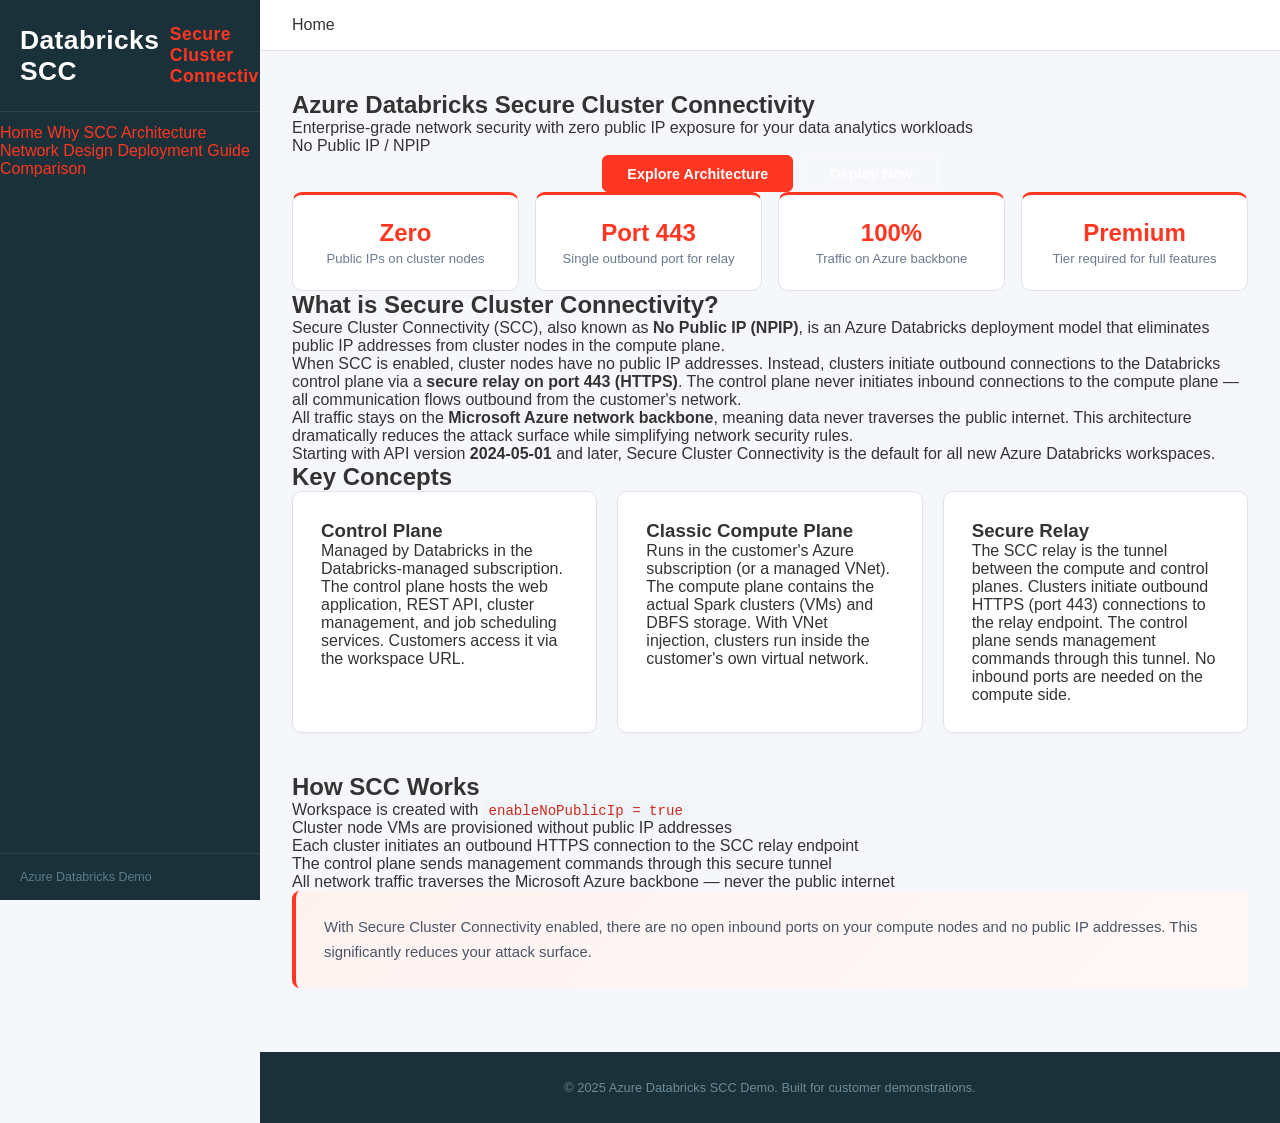
==== website/index.html @ 44ae2538 "Initial commit: Azure Databricks SCC demo package Complete customer-ready demo for Azure Databricks " ====
<!DOCTYPE html>
<html lang="en">
<head>
    <meta charset="UTF-8">
    <meta name="viewport" content="width=device-width, initial-scale=1.0">
    <title>Home — Azure Databricks SCC Demo</title>
    <link rel="stylesheet" href="css/layout.css">
</head>
<body>
    <!-- Sidebar -->
    <aside class="sidebar" id="sidebar">
        <div class="sidebar-brand">
            <h2>Databricks SCC</h2>
            <span>Secure Cluster Connectivity</span>
        </div>
        <nav class="sidebar-nav">
            <a href="index.html" class="active">Home</a>
            <a href="why-scc.html">Why SCC</a>
            <a href="architecture.html">Architecture</a>
            <a href="network-design.html">Network Design</a>
            <a href="deployment-guide.html">Deployment Guide</a>
            <a href="comparison.html">Comparison</a>
        </nav>
        <div class="sidebar-footer">
            <p>Azure Databricks Demo</p>
        </div>
    </aside>
    <div class="sidebar-overlay" id="sidebarOverlay"></div>

    <!-- Main Content -->
    <div class="main-wrapper">
        <header class="site-header">
            <button class="hamburger" id="hamburgerBtn" aria-label="Toggle menu">&#9776;</button>
            <span class="header-title">Home</span>
        </header>

        <main class="content">

            <!-- Hero Section -->
            <section class="hero">
                <div class="hero-content">
                    <h1>Azure Databricks Secure Cluster Connectivity</h1>
                    <p class="tagline">Enterprise-grade network security with zero public IP exposure for your data analytics workloads</p>
                    <span class="badge">No Public IP / NPIP</span>
                    <div class="hero-actions">
                        <a href="architecture.html" class="btn btn-primary">Explore Architecture</a>
                        <a href="deployment-guide.html" class="btn btn-secondary">Deploy Now</a>
                    </div>
                </div>
            </section>

            <!-- Stats Grid -->
            <section class="stats-grid">
                <div class="stat-card">
                    <span class="stat-value">Zero</span>
                    <span class="stat-label">Public IPs on cluster nodes</span>
                </div>
                <div class="stat-card">
                    <span class="stat-value">Port 443</span>
                    <span class="stat-label">Single outbound port for relay</span>
                </div>
                <div class="stat-card">
                    <span class="stat-value">100%</span>
                    <span class="stat-label">Traffic on Azure backbone</span>
                </div>
                <div class="stat-card">
                    <span class="stat-value">Premium</span>
                    <span class="stat-label">Tier required for full features</span>
                </div>
            </section>

            <!-- What is Secure Cluster Connectivity -->
            <section class="section">
                <h2>What is Secure Cluster Connectivity?</h2>
                <p>
                    Secure Cluster Connectivity (SCC), also known as <strong>No Public IP (NPIP)</strong>,
                    is an Azure Databricks deployment model that eliminates public IP addresses from
                    cluster nodes in the compute plane.
                </p>
                <p>
                    When SCC is enabled, cluster nodes have no public IP addresses. Instead, clusters
                    initiate outbound connections to the Databricks control plane via a <strong>secure
                    relay on port 443 (HTTPS)</strong>. The control plane never initiates inbound
                    connections to the compute plane — all communication flows outbound from the
                    customer's network.
                </p>
                <p>
                    All traffic stays on the <strong>Microsoft Azure network backbone</strong>, meaning
                    data never traverses the public internet. This architecture dramatically reduces
                    the attack surface while simplifying network security rules.
                </p>
                <p>
                    Starting with API version <strong>2024-05-01</strong> and later, Secure Cluster
                    Connectivity is the default for all new Azure Databricks workspaces.
                </p>
            </section>

            <!-- Key Concepts -->
            <section class="section">
                <h2>Key Concepts</h2>
                <div class="card-grid">
                    <div class="card">
                        <h3>Control Plane</h3>
                        <p>
                            Managed by Databricks in the Databricks-managed subscription. The control
                            plane hosts the web application, REST API, cluster management, and job
                            scheduling services. Customers access it via the workspace URL.
                        </p>
                    </div>
                    <div class="card">
                        <h3>Classic Compute Plane</h3>
                        <p>
                            Runs in the customer's Azure subscription (or a managed VNet). The compute
                            plane contains the actual Spark clusters (VMs) and DBFS storage. With VNet
                            injection, clusters run inside the customer's own virtual network.
                        </p>
                    </div>
                    <div class="card">
                        <h3>Secure Relay</h3>
                        <p>
                            The SCC relay is the tunnel between the compute and control planes. Clusters
                            initiate outbound HTTPS (port 443) connections to the relay endpoint. The
                            control plane sends management commands through this tunnel. No inbound
                            ports are needed on the compute side.
                        </p>
                    </div>
                </div>
            </section>

            <!-- How SCC Works -->
            <section class="section">
                <h2>How SCC Works</h2>
                <ol class="steps-list">
                    <li>Workspace is created with <code>enableNoPublicIp = true</code></li>
                    <li>Cluster node VMs are provisioned without public IP addresses</li>
                    <li>Each cluster initiates an outbound HTTPS connection to the SCC relay endpoint</li>
                    <li>The control plane sends management commands through this secure tunnel</li>
                    <li>All network traffic traverses the Microsoft Azure backbone — never the public internet</li>
                </ol>
            </section>

            <!-- Highlight Box -->
            <div class="highlight-box highlight-green">
                <p>
                    With Secure Cluster Connectivity enabled, there are no open inbound ports on your
                    compute nodes and no public IP addresses. This significantly reduces your attack surface.
                </p>
            </div>

        </main>

        <footer class="site-footer">
            <p>&copy; 2025 Azure Databricks SCC Demo. Built for customer demonstrations.</p>
        </footer>
    </div>

    <script src="js/app.js"></script>
</body>
</html>
---- website/css/layout.css ----
/* ==========================================================================
   Azure Databricks Secure Cluster Connectivity Demo — Unified Page Layout
   All pages share this layout shell: sidebar, header, content area, footer.
   Color Palette:
     Primary:    #FF3621  (Databricks red-orange)
     Secondary:  #1B3139  (dark teal)
     Accent:     #00A972  (green / security)
     Background: #f5f7fa
     Surface:    #ffffff
     Text:       #333333
   ========================================================================== */


/* ==========================================================================
   1. CSS Reset & Base Styles
   ========================================================================== */
*, *::before, *::after { box-sizing: border-box; margin: 0; padding: 0; }
html { font-size: 16px; scroll-behavior: smooth; }
body {
    font-family: "Segoe UI", Inter, -apple-system, BlinkMacSystemFont, Roboto, "Helvetica Neue", Arial, sans-serif;
    color: #333;
    background: #f5f7fa;
    display: flex;
    min-height: 100vh;
}
a { color: #FF3621; text-decoration: none; }
a:hover { text-decoration: underline; }
ul, ol { list-style: none; }
img { max-width: 100%; height: auto; }


/* ==========================================================================
   2. Sidebar Navigation
   ========================================================================== */
.sidebar {
    width: 260px;
    min-height: 100vh;
    background: #1B3139;
    color: #b0c4ce;
    display: flex;
    flex-direction: column;
    position: fixed;
    top: 0;
    left: 0;
    z-index: 100;
    transform: none;
    border-right: none;
    overflow-y: auto;
    transition: transform .25s ease;
}

/* Logo / Title area */
.sidebar-brand {
    padding: 1.5rem 1.25rem;
    font-size: 1.1rem;
    font-weight: 700;
    color: #fff;
    letter-spacing: .025em;
    border-bottom: 1px solid rgba(255,255,255,.08);
    display: flex;
    align-items: center;
    gap: .65rem;
}
.sidebar-brand span { color: #FF3621; }
.sidebar-brand .brand-icon {
    width: 32px;
    height: 32px;
    background: #FF3621;
    border-radius: 8px;
    display: flex;
    align-items: center;
    justify-content: center;
    flex-shrink: 0;
}
.sidebar-brand .brand-icon svg { width: 20px; height: 20px; fill: #fff; }

/* Nav links */
.sidebar-nav { list-style: none; padding: .75rem 0; flex: 1; }
.sidebar-nav li a {
    display: flex;
    align-items: center;
    gap: .65rem;
    padding: .7rem 1.25rem;
    color: #8fa8b8;
    font-size: .9rem;
    transition: background .15s, color .15s, border-color .15s;
    text-decoration: none;
    border-left: 3px solid transparent;
}
.sidebar-nav li a:hover {
    background: rgba(255,255,255,.06);
    color: #fff;
    text-decoration: none;
}
.sidebar-nav li a.active {
    background: rgba(255,54,33,.1);
    color: #FF3621;
    font-weight: 600;
    border-left-color: #FF3621;
}
.sidebar-nav li a .nav-icon {
    width: 20px;
    height: 20px;
    flex-shrink: 0;
    opacity: .7;
}
.sidebar-nav li a:hover .nav-icon,
.sidebar-nav li a.active .nav-icon { opacity: 1; }

/* Section divider in sidebar */
.sidebar-section {
    padding: .5rem 1.25rem .25rem;
    font-size: .72rem;
    text-transform: uppercase;
    letter-spacing: .06em;
    color: #5b7a8a;
    font-weight: 600;
    margin-top: .5rem;
}

/* Sidebar footer */
.sidebar-footer {
    padding: 1rem 1.25rem;
    border-top: 1px solid rgba(255,255,255,.08);
    font-size: .78rem;
    color: #5b7a8a;
}

/* Sidebar overlay (mobile backdrop) */
.sidebar-overlay {
    display: none;
    position: fixed;
    inset: 0;
    background: rgba(0,0,0,.5);
    z-index: 99;
    backdrop-filter: blur(2px);
}
.sidebar-overlay.active { display: block; }


/* ==========================================================================
   3. Main Content Wrapper
   ========================================================================== */
.main-wrapper {
    margin-left: 260px;
    flex: 1;
    display: flex;
    flex-direction: column;
    min-height: 100vh;
}


/* ==========================================================================
   4. Site Header (Sticky)
   ========================================================================== */
.site-header {
    background: #fff;
    padding: 1rem 2rem;
    border-bottom: 1px solid #e0e4ea;
    display: flex;
    align-items: center;
    justify-content: space-between;
    position: sticky;
    top: 0;
    z-index: 50;
}
.site-header h1 {
    font-size: 1.15rem;
    font-weight: 600;
    color: #1B3139;
    margin-bottom: 0;
}
.header-meta {
    font-size: .8rem;
    color: #6b7a90;
}
.header-actions {
    display: flex;
    align-items: center;
    gap: .75rem;
}

/* Hamburger (mobile) */
.hamburger {
    display: none;
    background: none;
    border: none;
    font-size: 1.5rem;
    cursor: pointer;
    padding: .25rem .5rem;
    color: #1B3139;
    margin-right: .75rem;
    flex-shrink: 0;
}


/* ==========================================================================
   5. Content Area
   ========================================================================== */
.content {
    flex: 1;
    padding: 2.5rem 2rem;
    max-width: 1100px;
    width: 100%;
    margin: 0 auto;
}


/* ==========================================================================
   6. Site Footer
   ========================================================================== */
.site-footer {
    background: #1B3139;
    color: #6b8a9a;
    padding: 1.75rem 2rem;
    font-size: .8rem;
    text-align: center;
    margin-top: auto;
}
.site-footer a { color: #FF3621; }
.site-footer a:hover { color: #ff5e4a; }
.footer-links {
    display: flex;
    justify-content: center;
    gap: 1.5rem;
    margin-bottom: .75rem;
    flex-wrap: wrap;
}
.footer-links a { color: #8fa8b8; }
.footer-links a:hover { color: #fff; }


/* ==========================================================================
   Section & Typography
   ========================================================================== */
.section-title {
    font-size: 1.6rem;
    font-weight: 700;
    color: #1B3139;
    margin-bottom: .5rem;
    line-height: 1.3;
}
.section-subtitle {
    font-size: 1rem;
    color: #5a6a7e;
    margin-bottom: 2rem;
    line-height: 1.6;
}
h3.subsection {
    font-size: 1.15rem;
    font-weight: 600;
    color: #1B3139;
    margin: 2rem 0 .75rem;
}
.lead-text {
    font-size: 1.05rem;
    color: #4a5568;
    line-height: 1.75;
    margin-bottom: 2rem;
}
.section-heading {
    font-size: 1.5rem;
    font-weight: 700;
    color: #1B3139;
    margin-bottom: .75rem;
    padding-bottom: .5rem;
    border-bottom: 2px solid #e0e4ea;
}

/* Content sections */
.content-section {
    margin-bottom: 2.5rem;
}
.content-section p {
    font-size: .95rem;
    color: #4a5568;
    line-height: 1.7;
    margin-bottom: 1rem;
}
.content-section ul,
.content-section ol {
    margin-bottom: 1rem;
    padding-left: 1.25rem;
}
.content-section ul { list-style: disc; }
.content-section ol { list-style: decimal; }
.content-section li {
    font-size: .93rem;
    color: #4a5568;
    line-height: 1.65;
    margin-bottom: .5rem;
}


/* ==========================================================================
   7. Cards
   ========================================================================== */
.card {
    background: #fff;
    border: 1px solid #e0e4ea;
    border-radius: 10px;
    padding: 1.75rem;
    margin-bottom: 1rem;
    box-shadow: 0 1px 3px rgba(0,0,0,.04);
    transition: transform .2s ease, box-shadow .2s ease;
}
.card:hover {
    transform: translateY(-3px);
    box-shadow: 0 8px 20px rgba(0,0,0,.08);
}
.card-title {
    font-size: 1.05rem;
    font-weight: 600;
    color: #1B3139;
    margin-bottom: .5rem;
}
.card-text {
    font-size: .92rem;
    color: #5a6a7e;
    line-height: 1.6;
}
.card-icon {
    width: 48px;
    height: 48px;
    display: flex;
    align-items: center;
    justify-content: center;
    background: rgba(255,54,33,.1);
    color: #FF3621;
    border-radius: 10px;
    margin-bottom: 1rem;
    flex-shrink: 0;
}
.card-icon svg { width: 28px; height: 28px; }
.card-icon.green {
    background: rgba(0,169,114,.1);
    color: #00A972;
}
.card-icon.teal {
    background: rgba(27,49,57,.1);
    color: #1B3139;
}

/* Card grids */
.card-grid {
    display: grid;
    grid-template-columns: 1fr;
    gap: 1.25rem;
    margin-bottom: 1.5rem;
}
@media (min-width: 640px) {
    .card-grid { grid-template-columns: repeat(2, 1fr); }
}
@media (min-width: 1024px) {
    .card-grid { grid-template-columns: repeat(3, 1fr); }
}
.card-grid-2col {
    display: grid;
    grid-template-columns: 1fr;
    gap: 1.25rem;
    margin-bottom: 1.5rem;
}
@media (min-width: 640px) {
    .card-grid-2col { grid-template-columns: repeat(2, 1fr); }
}
.card-full-width { grid-column: 1 / -1; }


/* ==========================================================================
   8. Tables (Striped, Responsive)
   ========================================================================== */
.table-wrapper {
    overflow-x: auto;
    -webkit-overflow-scrolling: touch;
    border-radius: 8px;
    margin-bottom: 1.5rem;
}
.comparison-table,
.results-table,
table.styled-table {
    width: 100%;
    border-collapse: collapse;
    font-size: .88rem;
    background: #fff;
    border: 1px solid #e0e4ea;
    border-radius: 8px;
    overflow: hidden;
}
.comparison-table thead th,
.results-table thead th,
table.styled-table thead th {
    background: #1B3139;
    color: #fff;
    padding: .65rem .85rem;
    text-align: left;
    font-weight: 600;
    font-size: .82rem;
    text-transform: uppercase;
    letter-spacing: .03em;
}
.comparison-table thead th:first-child { border-radius: 6px 0 0 0; }
.comparison-table thead th:last-child { border-radius: 0 6px 0 0; }
.comparison-table tbody td,
.results-table tbody td,
table.styled-table tbody td {
    padding: .6rem .85rem;
    border-bottom: 1px solid #e8ecf1;
    color: #333;
}
/* Striped rows */
.comparison-table tbody tr:nth-child(even),
.results-table tbody tr:nth-child(even),
table.styled-table tbody tr:nth-child(even) {
    background: #f9fafb;
}
.comparison-table tbody tr:hover,
.results-table tbody tr:hover,
table.styled-table tbody tr:hover {
    background: #fef2f0;
}
.comparison-table tbody tr:last-child td,
.results-table tbody tr:last-child td {
    border-bottom: none;
}
.comparison-table .col-highlight {
    background: rgba(255,54,33,.06);
    font-weight: 500;
}
.comparison-table thead .col-highlight {
    background: #FF3621;
}
.num {
    text-align: right;
    font-variant-numeric: tabular-nums;
    font-weight: 500;
}

/* Config tables (small key-value) */
.config-table {
    width: 100%;
    max-width: 520px;
    border-collapse: collapse;
    font-size: .88rem;
    margin-bottom: 1.5rem;
}
.config-table th {
    text-align: left;
    padding: .5rem .75rem;
    background: #eef2f5;
    color: #1B3139;
    font-weight: 600;
    border: 1px solid #e0e4ea;
    width: 40%;
}
.config-table td {
    padding: .5rem .75rem;
    border: 1px solid #e0e4ea;
    color: #333;
}

/* Generic table container */
.table-container {
    overflow-x: auto;
    -webkit-overflow-scrolling: touch;
    margin-bottom: 1.5rem;
}
.table-container table {
    width: 100%;
    border-collapse: collapse;
    font-size: .88rem;
    background: #fff;
    border: 1px solid #e0e4ea;
}
.table-container thead th {
    background: #1B3139;
    color: #fff;
    padding: .6rem .85rem;
    text-align: left;
    font-weight: 600;
    font-size: .82rem;
}
.table-container tbody td {
    padding: .6rem .85rem;
    border-bottom: 1px solid #e8ecf1;
    color: #333;
}
.table-container tbody tr:nth-child(even) { background: #f9fafb; }
.table-container tbody tr:hover { background: #fef2f0; }


/* ==========================================================================
   9. Charts Container
   ========================================================================== */
.chart-row {
    display: grid;
    grid-template-columns: 1fr 1fr;
    gap: 1.5rem;
    margin-bottom: 1.5rem;
}
.chart-box {
    background: #fff;
    border: 1px solid #e0e4ea;
    border-radius: 10px;
    padding: 1.25rem;
    position: relative;
}
.chart-box.full { grid-column: 1 / -1; }
.chart-box h5 {
    font-size: .85rem;
    font-weight: 600;
    color: #1B3139;
    margin-bottom: .75rem;
    text-transform: uppercase;
    letter-spacing: .03em;
}
.chart-box canvas { width: 100% !important; max-height: 340px; }
.chart-container {
    background: #fff;
    border: 1px solid #e0e4ea;
    border-radius: 10px;
    padding: 1.5rem;
    margin-bottom: 1.5rem;
}
.chart-title {
    font-size: .95rem;
    font-weight: 600;
    color: #1B3139;
    margin-bottom: 1rem;
}
.chart-container canvas { width: 100% !important; max-height: 350px; }


/* ==========================================================================
   10. Tabs
   ========================================================================== */
.tabs { margin-bottom: 2.5rem; }
.tab-nav {
    display: flex;
    gap: 0;
    border-bottom: 2px solid #e0e4ea;
    margin-bottom: 0;
    list-style: none;
    overflow-x: auto;
}
.tab-nav li { flex-shrink: 0; }
.tab-nav button,
.tab-nav a {
    background: none;
    border: none;
    padding: .85rem 1.5rem;
    font-size: .9rem;
    font-weight: 500;
    color: #6b7a90;
    cursor: pointer;
    border-bottom: 2px solid transparent;
    margin-bottom: -2px;
    transition: color .15s, border-color .15s;
    white-space: nowrap;
    font-family: inherit;
    text-decoration: none;
    display: inline-block;
}
.tab-nav button:hover,
.tab-nav a:hover { color: #1B3139; text-decoration: none; }
.tab-nav button.active,
.tab-nav a.active {
    color: #FF3621;
    border-bottom-color: #FF3621;
    font-weight: 600;
}
.tab-content { margin-top: 0; }
.tab-pane { display: none; padding-top: 1.5rem; }
.tab-pane.active { display: block; }
/* Alias for tab-panel */
.tab-panel { display: none; padding-top: 1.5rem; }
.tab-panel.active { display: block; }


/* ==========================================================================
   11. Highlight Boxes
   ========================================================================== */
.highlight-box {
    background: linear-gradient(135deg, #fef2f0 0%, #fff8f7 100%);
    border-left: 4px solid #FF3621;
    border-radius: 8px;
    padding: 1.5rem 1.75rem;
    margin-bottom: 1.5rem;
}
.highlight-title {
    font-size: 1rem;
    font-weight: 600;
    color: #1B3139;
    margin-bottom: .75rem;
}
.highlight-box p {
    font-size: .93rem;
    color: #4a5568;
    line-height: 1.65;
    margin-bottom: .5rem;
}
.highlight-box p:last-child { margin-bottom: 0; }

/* Green variant (security / success) */
.highlight-box-green {
    background: linear-gradient(135deg, #edfaf4 0%, #f5fdf9 100%);
    border-left: 4px solid #00A972;
    border-radius: 8px;
    padding: 1.5rem 1.75rem;
    margin-bottom: 1.5rem;
}
.highlight-box-green .highlight-title { color: #006644; }
.highlight-box-green p { color: #2d6a4f; }

/* Red variant (warning / important) */
.highlight-box-red {
    background: linear-gradient(135deg, #fff5f5 0%, #fffafa 100%);
    border-left: 4px solid #e53e3e;
    border-radius: 8px;
    padding: 1.5rem 1.75rem;
    margin-bottom: 1.5rem;
}
.highlight-box-red .highlight-title { color: #9b2c2c; }
.highlight-box-red p { color: #742a2a; }

/* Blue variant (info / note) */
.highlight-box-blue {
    background: linear-gradient(135deg, #ebf5ff 0%, #f0f7ff 100%);
    border-left: 4px solid #3182ce;
    border-radius: 8px;
    padding: 1.5rem 1.75rem;
    margin-bottom: 1.5rem;
}
.highlight-box-blue .highlight-title { color: #2a4365; }
.highlight-box-blue p { color: #2c5282; }


/* ==========================================================================
   12. Callout / Info Boxes
   ========================================================================== */
.callout-box {
    background: linear-gradient(135deg, #fff8e1 0%, #fffde7 100%);
    border-left: 4px solid #d69e2e;
    border-radius: 8px;
    padding: 1.5rem 1.75rem;
    margin-bottom: 1.5rem;
}
.callout-title {
    font-size: 1rem;
    font-weight: 600;
    color: #744210;
    margin-bottom: .5rem;
}
.callout-box p { color: #744210; font-size: .93rem; line-height: 1.65; }

.info-box {
    background: #f0f7ff;
    border: 1px solid #b3d4fc;
    border-radius: 8px;
    padding: 1rem 1.25rem;
    margin: 1rem 0 1.5rem;
    font-size: .9rem;
    color: #1a3a5c;
}
.info-box p { margin-bottom: 0; color: #1a3a5c; }
.info-box code {
    background: rgba(255,54,33,.08);
    color: #cc2b1a;
    padding: .15em .4em;
    border-radius: 4px;
    font-size: .88rem;
}

/* Warning box */
.warning-box {
    background: #fff5f5;
    border: 1px solid #feb2b2;
    border-radius: 8px;
    padding: 1rem 1.25rem;
    margin: 1rem 0 1.5rem;
    font-size: .9rem;
    color: #742a2a;
}
.warning-box p { margin-bottom: 0; color: #742a2a; }

/* Success box */
.success-box {
    background: #f0fff4;
    border: 1px solid #9ae6b4;
    border-radius: 8px;
    padding: 1rem 1.25rem;
    margin: 1rem 0 1.5rem;
    font-size: .9rem;
    color: #22543d;
}
.success-box p { margin-bottom: 0; color: #22543d; }

/* Feature list inside highlight/info boxes */
.feature-list {
    list-style: none !important;
    padding-left: 0 !important;
}
.feature-list li {
    position: relative;
    padding-left: 1.25rem;
    margin-bottom: .75rem;
    font-size: .93rem;
    color: #4a5568;
    line-height: 1.6;
}
.feature-list li::before {
    content: "";
    position: absolute;
    left: 0;
    top: .55em;
    width: 8px;
    height: 8px;
    background: #FF3621;
    border-radius: 50%;
}
.feature-list.green li::before { background: #00A972; }


/* ==========================================================================
   13. Hero Section
   ========================================================================== */
.hero-section {
    background: linear-gradient(135deg, #1B3139 0%, #2a4a54 40%, #FF3621 100%);
    color: #fff;
    padding: 3.5rem 2rem;
    border-radius: 12px;
    margin-bottom: 2.5rem;
    text-align: center;
    position: relative;
    overflow: hidden;
}
.hero-section::before {
    content: "";
    position: absolute;
    top: -60%;
    right: -20%;
    width: 500px;
    height: 500px;
    background: radial-gradient(circle, rgba(255,54,33,.15) 0%, transparent 70%);
    pointer-events: none;
}
.hero-heading {
    font-size: 2.2rem;
    font-weight: 700;
    color: #fff;
    margin-bottom: .75rem;
    position: relative;
}
.hero-tagline {
    font-size: 1.05rem;
    color: rgba(255,255,255,.88);
    line-height: 1.65;
    max-width: 680px;
    margin: 0 auto 1.5rem;
    position: relative;
}
.hero-actions {
    display: flex;
    gap: .75rem;
    justify-content: center;
    flex-wrap: wrap;
    position: relative;
}
.hero-badge {
    display: inline-flex;
    align-items: center;
    gap: .35rem;
    background: rgba(0,169,114,.2);
    border: 1px solid rgba(0,169,114,.4);
    color: #a0ffd8;
    padding: .3rem .8rem;
    border-radius: 20px;
    font-size: .78rem;
    font-weight: 600;
    margin-bottom: 1rem;
}


/* ==========================================================================
   14. Stats Grid
   ========================================================================== */
.stats-grid {
    display: grid;
    grid-template-columns: repeat(2, 1fr);
    gap: 1rem;
}
@media (min-width: 640px) {
    .stats-grid { grid-template-columns: repeat(3, 1fr); }
}
@media (min-width: 768px) {
    .stats-grid { grid-template-columns: repeat(4, 1fr); }
}
.stat-card {
    background: #fff;
    border: 1px solid #e0e4ea;
    border-radius: 10px;
    padding: 1.5rem 1rem;
    text-align: center;
    border-top: 3px solid #FF3621;
    transition: transform .2s ease, box-shadow .2s ease;
}
.stat-card:hover {
    transform: translateY(-2px);
    box-shadow: 0 4px 12px rgba(0,0,0,.06);
}
.stat-value {
    display: block;
    font-size: 1.5rem;
    font-weight: 700;
    color: #FF3621;
    margin-bottom: .25rem;
}
.stat-label {
    display: block;
    font-size: .82rem;
    color: #6b7a90;
}
.stat-card.green { border-top-color: #00A972; }
.stat-card.green .stat-value { color: #00A972; }
.stat-card.teal { border-top-color: #1B3139; }
.stat-card.teal .stat-value { color: #1B3139; }
.stats-section { margin-top: 1rem; }


/* ==========================================================================
   15. Steps List (Numbered, Styled)
   ========================================================================== */
.steps-list {
    list-style: none;
    padding: 0;
    counter-reset: step;
}
.step-item {
    display: flex;
    gap: 1.25rem;
    align-items: flex-start;
    padding: 1.25rem 0;
    border-bottom: 1px solid #e8ecf1;
}
.step-item:last-child { border-bottom: none; }
.step-number {
    width: 36px;
    height: 36px;
    background: #FF3621;
    color: #fff;
    border-radius: 50%;
    display: flex;
    align-items: center;
    justify-content: center;
    font-weight: 700;
    font-size: .9rem;
    flex-shrink: 0;
}
.step-title {
    font-size: 1rem;
    font-weight: 600;
    color: #1B3139;
    margin-bottom: .25rem;
}
.step-text {
    font-size: .92rem;
    color: #5a6a7e;
    line-height: 1.55;
}

/* Data path / ordered list variant */
.data-path-list {
    list-style: none;
    padding-left: 0;
    counter-reset: step;
    margin-bottom: 1.5rem;
}
.data-path-list li {
    counter-increment: step;
    position: relative;
    padding: 1rem 1rem 1rem 3.5rem;
    margin-bottom: .75rem;
    background: #fff;
    border: 1px solid #e8ecf1;
    border-radius: 8px;
    font-size: .93rem;
    color: #4a5568;
    line-height: 1.6;
}
.data-path-list li::before {
    content: counter(step);
    position: absolute;
    left: 1rem;
    top: 1rem;
    width: 26px;
    height: 26px;
    background: #FF3621;
    color: #fff;
    border-radius: 50%;
    font-size: .78rem;
    font-weight: 700;
    display: flex;
    align-items: center;
    justify-content: center;
}


/* ==========================================================================
   16. Architecture Diagram Container
   ========================================================================== */
.diagram-container {
    background: #fff;
    border: 1px solid #e0e4ea;
    border-radius: 10px;
    padding: 1.5rem;
    margin-bottom: 1.5rem;
    overflow-x: auto;
    -webkit-overflow-scrolling: touch;
}
.diagram-title {
    font-size: .95rem;
    font-weight: 600;
    color: #1B3139;
    margin-bottom: 1rem;
}
.diagram-caption {
    font-size: .85rem;
    color: #6b7a90;
    margin-top: 1rem;
    font-style: italic;
}
.mermaid { text-align: center; }
.architecture-diagram {
    background: #fff;
    border: 1px solid #e0e4ea;
    border-radius: 10px;
    padding: 2rem;
    margin-bottom: 1.5rem;
    overflow-x: auto;
    text-align: center;
}
.architecture-diagram img {
    max-width: 100%;
    height: auto;
}
.architecture-diagram svg {
    max-width: 100%;
    height: auto;
}
.architecture-label {
    font-size: .82rem;
    font-weight: 600;
    color: #1B3139;
    text-transform: uppercase;
    letter-spacing: .04em;
    margin-bottom: .75rem;
}


/* ==========================================================================
   17. Code Blocks
   ========================================================================== */
code {
    font-family: "Cascadia Code", "Fira Code", Consolas, "Courier New", monospace;
    font-size: .88em;
    background: #f0f3f8;
    color: #cc2b1a;
    padding: .15em .4em;
    border-radius: 4px;
}
pre {
    background: #1e1e2e;
    color: #cdd6f4;
    border-radius: 8px;
    padding: 1.25rem 1.5rem;
    overflow-x: auto;
    font-size: .88rem;
    line-height: 1.6;
    margin-bottom: 1.5rem;
    border: 1px solid #313244;
    position: relative;
}
pre code {
    background: none;
    color: inherit;
    padding: 0;
    font-size: inherit;
}
/* Code block header / label */
.code-label {
    display: inline-block;
    background: #FF3621;
    color: #fff;
    font-size: .72rem;
    font-weight: 600;
    padding: .2rem .6rem;
    border-radius: 4px 4px 0 0;
    text-transform: uppercase;
    letter-spacing: .03em;
    margin-bottom: 0;
}
.code-label + pre {
    border-top-left-radius: 0;
    margin-top: 0;
}
/* Syntax highlight helpers */
pre .keyword { color: #cba6f7; }
pre .string { color: #a6e3a1; }
pre .comment { color: #6c7086; font-style: italic; }
pre .function { color: #89b4fa; }
pre .number { color: #fab387; }


/* ==========================================================================
   18. Checklists (Custom Checkmark Bullets)
   ========================================================================== */
.checklist {
    display: flex;
    flex-direction: column;
    gap: .5rem;
    margin-bottom: 1.5rem;
}
.checklist-item {
    display: flex;
    align-items: center;
    gap: .75rem;
    padding: .6rem 1rem;
    background: #fff;
    border: 1px solid #e8ecf1;
    border-radius: 8px;
    font-size: .93rem;
    color: #333;
    cursor: pointer;
    transition: background .15s;
}
.checklist-item:hover { background: #f9fafb; }
.checklist-item input[type="checkbox"] {
    width: 18px;
    height: 18px;
    accent-color: #00A972;
    flex-shrink: 0;
}
/* Pure CSS checkmark list (no interactive checkbox) */
.check-list {
    list-style: none;
    padding: 0;
    margin-bottom: 1.5rem;
}
.check-list li {
    position: relative;
    padding: .5rem 0 .5rem 2rem;
    font-size: .93rem;
    color: #333;
    line-height: 1.6;
    border-bottom: 1px solid #f0f0f0;
}
.check-list li:last-child { border-bottom: none; }
.check-list li::before {
    content: "";
    position: absolute;
    left: 0;
    top: .65rem;
    width: 18px;
    height: 18px;
    border-radius: 50%;
    background: #00A972;
    background-image: url("data:image/svg+xml,%3Csvg xmlns='http://www.w3.org/2000/svg' viewBox='0 0 24 24' fill='none' stroke='white' stroke-width='3' stroke-linecap='round' stroke-linejoin='round'%3E%3Cpolyline points='20 6 9 17 4 12'/%3E%3C/svg%3E");
    background-size: 12px;
    background-position: center;
    background-repeat: no-repeat;
}


/* ==========================================================================
   19. Security Badge / Shield Icons
   ========================================================================== */
.security-badge {
    display: inline-flex;
    align-items: center;
    gap: .4rem;
    background: linear-gradient(135deg, #00A972, #00875a);
    color: #fff;
    padding: .35rem .85rem;
    border-radius: 20px;
    font-size: .78rem;
    font-weight: 600;
    letter-spacing: .02em;
}
.security-badge::before {
    content: "";
    display: inline-block;
    width: 16px;
    height: 16px;
    background-image: url("data:image/svg+xml,%3Csvg xmlns='http://www.w3.org/2000/svg' viewBox='0 0 24 24' fill='white'%3E%3Cpath d='M12 1L3 5v6c0 5.55 3.84 10.74 9 12 5.16-1.26 9-6.45 9-12V5l-9-4zm-1 15l-4-4 1.41-1.41L11 13.17l5.59-5.59L18 9l-7 7z'/%3E%3C/svg%3E");
    background-size: contain;
    background-repeat: no-repeat;
    flex-shrink: 0;
}
.security-badge.warning {
    background: linear-gradient(135deg, #d69e2e, #b7791f);
}
.security-badge.warning::before {
    background-image: url("data:image/svg+xml,%3Csvg xmlns='http://www.w3.org/2000/svg' viewBox='0 0 24 24' fill='white'%3E%3Cpath d='M12 1L3 5v6c0 5.55 3.84 10.74 9 12 5.16-1.26 9-6.45 9-12V5l-9-4zm-1 15l-4-4 1.41-1.41L11 13.17l5.59-5.59L18 9l-7 7z'/%3E%3C/svg%3E");
}
.security-badge.critical {
    background: linear-gradient(135deg, #e53e3e, #c53030);
}

/* Shield card */
.shield-card {
    background: #fff;
    border: 1px solid #e0e4ea;
    border-radius: 10px;
    padding: 1.5rem;
    text-align: center;
    position: relative;
}
.shield-icon {
    width: 56px;
    height: 56px;
    margin: 0 auto .75rem;
    background: rgba(0,169,114,.1);
    border-radius: 50%;
    display: flex;
    align-items: center;
    justify-content: center;
}
.shield-icon svg {
    width: 28px;
    height: 28px;
    fill: #00A972;
}
.shield-card h4 {
    font-size: .95rem;
    font-weight: 600;
    color: #1B3139;
    margin-bottom: .35rem;
}
.shield-card p {
    font-size: .85rem;
    color: #5a6a7e;
    line-height: 1.55;
}


/* ==========================================================================
   20. Comparison Table Styles
   ========================================================================== */
.comparison-grid {
    display: grid;
    grid-template-columns: 1fr 1fr;
    gap: 1.5rem;
    margin-bottom: 1.5rem;
}
.comparison-col {
    background: #fff;
    border: 1px solid #e0e4ea;
    border-radius: 10px;
    padding: 1.5rem;
}
.comparison-col.recommended {
    border-color: #00A972;
    border-width: 2px;
    position: relative;
}
.comparison-col.recommended::after {
    content: "Recommended";
    position: absolute;
    top: -10px;
    left: 1.5rem;
    background: #00A972;
    color: #fff;
    font-size: .7rem;
    font-weight: 600;
    padding: .15rem .65rem;
    border-radius: 10px;
    text-transform: uppercase;
    letter-spacing: .03em;
}
.comparison-col h3 {
    font-size: 1.05rem;
    font-weight: 600;
    color: #1B3139;
    margin-bottom: .75rem;
    padding-bottom: .5rem;
    border-bottom: 2px solid #e0e4ea;
}
.comparison-col ul { list-style: disc; padding-left: 1.25rem; }
.comparison-col li {
    font-size: .9rem;
    color: #4a5568;
    line-height: 1.6;
    margin-bottom: .4rem;
}
/* Versus separator */
.vs-divider {
    display: flex;
    align-items: center;
    justify-content: center;
    margin: 2rem 0;
    gap: 1rem;
}
.vs-divider::before,
.vs-divider::after {
    content: "";
    flex: 1;
    height: 1px;
    background: #e0e4ea;
}
.vs-divider span {
    background: #FF3621;
    color: #fff;
    width: 36px;
    height: 36px;
    border-radius: 50%;
    display: flex;
    align-items: center;
    justify-content: center;
    font-size: .8rem;
    font-weight: 700;
}


/* ==========================================================================
   21. CTA Section
   ========================================================================== */
.cta-section {
    background: linear-gradient(135deg, #1B3139 0%, #FF3621 100%);
    border-radius: 12px;
    padding: 2.5rem;
    text-align: center;
    margin-top: 2rem;
}
.cta-section h2 {
    color: #fff;
    font-size: 1.5rem;
    margin-bottom: .75rem;
}
.cta-section p {
    color: rgba(255,255,255,.88);
    font-size: 1rem;
    margin-bottom: 1.5rem;
    max-width: 600px;
    margin-left: auto;
    margin-right: auto;
}
.cta-buttons {
    display: flex;
    gap: .75rem;
    justify-content: center;
    flex-wrap: wrap;
}

/* Buttons */
.btn {
    display: inline-flex;
    align-items: center;
    justify-content: center;
    padding: .6rem 1.5rem;
    font-size: .9rem;
    font-weight: 600;
    border-radius: 6px;
    text-decoration: none;
    transition: all .15s ease;
    cursor: pointer;
    border: none;
    font-family: inherit;
    gap: .4rem;
}
.btn:hover { text-decoration: none; }
.btn-primary {
    background: #FF3621;
    color: #fff;
    border: 1px solid #FF3621;
}
.btn-primary:hover {
    background: #e02e1a;
    border-color: #e02e1a;
    color: #fff;
}
.btn-secondary {
    background: transparent;
    color: #fff;
    border: 1px solid rgba(255,255,255,.6);
}
.btn-secondary:hover {
    background: rgba(255,255,255,.12);
    border-color: #fff;
    color: #fff;
}
.btn-outline {
    background: transparent;
    color: #FF3621;
    border: 1px solid #FF3621;
}
.btn-outline:hover {
    background: #FF3621;
    color: #fff;
}
.btn-success {
    background: #00A972;
    color: #fff;
    border: 1px solid #00A972;
}
.btn-success:hover {
    background: #008c5e;
    border-color: #008c5e;
    color: #fff;
}
.btn-dark {
    background: #1B3139;
    color: #fff;
    border: 1px solid #1B3139;
}
.btn-dark:hover {
    background: #14252c;
    border-color: #14252c;
    color: #fff;
}
.btn-sm {
    padding: .4rem 1rem;
    font-size: .82rem;
}
.btn-lg {
    padding: .75rem 2rem;
    font-size: 1rem;
}


/* ==========================================================================
   Additional Component Patterns
   ========================================================================== */

/* Scenario description badges */
.scenario-desc {
    display: flex;
    align-items: flex-start;
    gap: 1rem;
    margin-bottom: 1.5rem;
    padding: 1rem 1.25rem;
    background: #f9fafb;
    border-radius: 8px;
    border: 1px solid #e8ecf1;
}
.scenario-desc .icon {
    width: 42px;
    height: 42px;
    border-radius: 8px;
    display: flex;
    align-items: center;
    justify-content: center;
    flex-shrink: 0;
    font-size: 1.1rem;
    font-weight: 700;
    color: #fff;
}
.scenario-desc .icon.a { background: #FF3621; }
.scenario-desc .icon.b { background: #00A972; }
.scenario-desc .icon.c { background: #1B3139; }
.scenario-desc .icon.d { background: #d69e2e; }
.scenario-desc .text h4 { font-size: .95rem; font-weight: 600; color: #1B3139; margin-bottom: .25rem; }
.scenario-desc .text p { font-size: .88rem; color: #5a6a7e; line-height: 1.5; margin-bottom: 0; }

/* Info grid */
.info-grid {
    display: grid;
    grid-template-columns: 1fr;
    gap: 1.25rem;
    margin-bottom: 1.5rem;
}
@media (min-width: 640px) {
    .info-grid { grid-template-columns: repeat(2, 1fr); }
}
.info-block {
    background: #fff;
    border: 1px solid #e0e4ea;
    border-radius: 10px;
    padding: 1.5rem;
}
.info-block h3 {
    font-size: 1rem;
    font-weight: 600;
    color: #1B3139;
    margin-bottom: .5rem;
}
.info-block p {
    font-size: .92rem;
    color: #5a6a7e;
    line-height: 1.6;
}
.info-block ul {
    list-style: disc;
    padding-left: 1.25rem;
    margin-top: .5rem;
}
.info-block li {
    font-size: .9rem;
    color: #5a6a7e;
    line-height: 1.6;
    margin-bottom: .4rem;
}

/* Components grid (Architecture page) */
.components-grid {
    display: grid;
    grid-template-columns: 1fr;
    gap: 1.25rem;
    margin-bottom: 1.5rem;
}
@media (min-width: 640px) {
    .components-grid { grid-template-columns: repeat(2, 1fr); }
}
@media (min-width: 1024px) {
    .components-grid { grid-template-columns: repeat(3, 1fr); }
}
.component-card {
    background: #fff;
    border: 1px solid #e0e4ea;
    border-radius: 10px;
    padding: 1.25rem;
    box-shadow: 0 1px 3px rgba(0,0,0,.04);
    transition: transform .2s, box-shadow .2s;
}
.component-card:hover {
    transform: translateY(-2px);
    box-shadow: 0 6px 16px rgba(0,0,0,.08);
}
.component-card h3 {
    font-size: .95rem;
    font-weight: 600;
    color: #FF3621;
    margin-bottom: .4rem;
}
.component-card p {
    font-size: .88rem;
    color: #5a6a7e;
    line-height: 1.55;
}

/* Takeaway / key-finding cards */
.takeaways {
    display: grid;
    grid-template-columns: repeat(auto-fit, minmax(250px, 1fr));
    gap: 1.25rem;
    margin-top: 1.5rem;
}
.takeaway-card {
    background: #fff;
    border: 1px solid #e0e4ea;
    border-radius: 10px;
    padding: 1.5rem;
    border-top: 3px solid #FF3621;
    box-shadow: 0 1px 3px rgba(0,0,0,.04);
}
.takeaway-card .metric {
    font-size: 1.6rem;
    font-weight: 700;
    color: #FF3621;
    margin-bottom: .35rem;
}
.takeaway-card h4 {
    font-size: .92rem;
    font-weight: 600;
    color: #1B3139;
    margin-bottom: .35rem;
}
.takeaway-card p { font-size: .84rem; color: #5a6a7e; line-height: 1.55; }

/* Best practices and pitfalls lists */
.best-practices-list,
.pitfalls-list {
    list-style: none;
    padding-left: 0;
}
.best-practices-list li,
.pitfalls-list li {
    padding: .75rem 0;
    border-bottom: 1px solid #f0f0f0;
    font-size: .93rem;
    color: #4a5568;
    line-height: 1.6;
}
.best-practices-list li:last-child,
.pitfalls-list li:last-child {
    border-bottom: none;
}
.best-practices-list li::before {
    content: "";
    display: inline-block;
    width: 8px;
    height: 8px;
    background: #00A972;
    border-radius: 50%;
    margin-right: .65rem;
    vertical-align: middle;
}
.pitfalls-list li::before {
    content: "";
    display: inline-block;
    width: 8px;
    height: 8px;
    background: #e53e3e;
    border-radius: 50%;
    margin-right: .65rem;
    vertical-align: middle;
}

/* Calculator form */
.calculator-form {
    display: grid;
    grid-template-columns: repeat(auto-fit, minmax(180px, 1fr));
    gap: 1rem;
    align-items: end;
    margin-bottom: 1.5rem;
    background: #fff;
    border: 1px solid #e0e4ea;
    border-radius: 10px;
    padding: 1.5rem;
}
.form-group label {
    display: block;
    font-size: .85rem;
    font-weight: 600;
    color: #1B3139;
    margin-bottom: .35rem;
}
.form-group input[type="number"],
.form-group input[type="text"],
.form-group select {
    width: 100%;
    padding: .5rem .75rem;
    border: 1px solid #d0d4da;
    border-radius: 6px;
    font-size: .9rem;
    font-family: inherit;
    color: #333;
    transition: border-color .15s;
}
.form-group input[type="number"]:focus,
.form-group input[type="text"]:focus,
.form-group select:focus {
    outline: none;
    border-color: #FF3621;
    box-shadow: 0 0 0 3px rgba(255,54,33,.1);
}
.result-box {
    background: #fff;
    border: 1px solid #e0e4ea;
    border-radius: 10px;
    padding: 1.5rem;
    margin-bottom: 1.5rem;
}
.result-box h3 {
    font-size: 1.05rem;
    color: #1B3139;
    margin-bottom: .75rem;
}
.cost-table {
    width: 100%;
    border-collapse: collapse;
    font-size: .9rem;
}
.cost-table td { padding: .5rem .25rem; }
.cost-table .cost-value { text-align: right; font-weight: 600; color: #FF3621; }
.cost-table .total-row td {
    border-top: 2px solid #1B3139;
    padding-top: .75rem;
}
.cost-note { font-size: .82rem; color: #6b7a90; margin-top: .75rem; }

/* Card icon wrapper */
.card-icon-wrapper {
    width: 56px;
    height: 56px;
    display: flex;
    align-items: center;
    justify-content: center;
    background: rgba(255,54,33,.1);
    color: #FF3621;
    border-radius: 12px;
    margin-bottom: 1rem;
}
.card-icon-wrapper svg { width: 30px; height: 30px; }
.card-icon-wrapper.green {
    background: rgba(0,169,114,.1);
    color: #00A972;
}
.card-icon-wrapper.teal {
    background: rgba(27,49,57,.1);
    color: #1B3139;
}

/* 4-column card grid override */
@media (min-width: 1024px) {
    .card-grid--4 { grid-template-columns: repeat(4, 1fr) !important; }
}
@media (min-width: 640px) and (max-width: 1023px) {
    .card-grid--4 { grid-template-columns: repeat(2, 1fr) !important; }
}

/* Methodology intro */
.methodology-intro {
    background: linear-gradient(135deg, #fef2f0 0%, #fff8f7 100%);
    border-left: 4px solid #FF3621;
    border-radius: 8px;
    padding: 1.5rem 1.75rem;
    margin-bottom: 2.5rem;
}
.methodology-intro p {
    font-size: .92rem;
    line-height: 1.75;
    color: #4a5568;
    margin-bottom: 0;
}
.methodology-intro code {
    background: rgba(255,54,33,.08);
    color: #cc2b1a;
    padding: .15em .4em;
    border-radius: 4px;
    font-size: .88rem;
    font-family: "Cascadia Code", Consolas, monospace;
}

/* Timeline / progress */
.timeline {
    position: relative;
    padding-left: 2rem;
    margin-bottom: 2rem;
}
.timeline::before {
    content: "";
    position: absolute;
    left: .75rem;
    top: 0;
    bottom: 0;
    width: 2px;
    background: #e0e4ea;
}
.timeline-item {
    position: relative;
    margin-bottom: 1.5rem;
    padding-left: 1.25rem;
}
.timeline-item::before {
    content: "";
    position: absolute;
    left: -1.55rem;
    top: .3rem;
    width: 12px;
    height: 12px;
    border-radius: 50%;
    background: #FF3621;
    border: 2px solid #fff;
}
.timeline-item.completed::before { background: #00A972; }
.timeline-item h4 {
    font-size: .95rem;
    font-weight: 600;
    color: #1B3139;
    margin-bottom: .25rem;
}
.timeline-item p {
    font-size: .88rem;
    color: #5a6a7e;
    line-height: 1.55;
}

/* Tag / label */
.tag {
    display: inline-block;
    padding: .2rem .6rem;
    font-size: .75rem;
    font-weight: 600;
    border-radius: 4px;
    text-transform: uppercase;
    letter-spacing: .02em;
}
.tag-primary { background: rgba(255,54,33,.1); color: #FF3621; }
.tag-green { background: rgba(0,169,114,.1); color: #00A972; }
.tag-teal { background: rgba(27,49,57,.1); color: #1B3139; }
.tag-warning { background: rgba(214,158,46,.1); color: #b7791f; }
.tag-danger { background: rgba(229,62,62,.1); color: #c53030; }

/* Tooltip */
.tooltip-wrapper {
    position: relative;
    display: inline-block;
    cursor: help;
    border-bottom: 1px dashed #6b7a90;
}
.tooltip-wrapper .tooltip-text {
    visibility: hidden;
    opacity: 0;
    position: absolute;
    bottom: calc(100% + 8px);
    left: 50%;
    transform: translateX(-50%);
    background: #1B3139;
    color: #fff;
    font-size: .78rem;
    padding: .5rem .75rem;
    border-radius: 6px;
    white-space: nowrap;
    z-index: 200;
    transition: opacity .15s;
}
.tooltip-wrapper:hover .tooltip-text {
    visibility: visible;
    opacity: 1;
}

/* Progress bar */
.progress-bar {
    width: 100%;
    height: 8px;
    background: #e0e4ea;
    border-radius: 4px;
    overflow: hidden;
    margin-bottom: .5rem;
}
.progress-bar .progress-fill {
    height: 100%;
    background: linear-gradient(90deg, #FF3621, #00A972);
    border-radius: 4px;
    transition: width .3s ease;
}


/* ==========================================================================
   22. Responsive Breakpoints
   ========================================================================== */

/* --- 960px: sidebar narrows, grids reduce --- */
@media (max-width: 960px) {
    .sidebar {
        transform: translateX(-100%);
    }
    .sidebar.open {
        transform: translateX(0);
    }
    .main-wrapper { margin-left: 0; }
    .hamburger { display: block; }

    .chart-row { grid-template-columns: 1fr; }
    .comparison-grid { grid-template-columns: 1fr; }
    .stats-grid { grid-template-columns: repeat(2, 1fr); }
}

/* --- 768px: further grid reductions --- */
@media (max-width: 768px) {
    .content { padding: 1.5rem 1rem; }
    .hero-section { padding: 2rem 1.25rem; }
    .hero-heading { font-size: 1.6rem; }
    .takeaways { grid-template-columns: 1fr; }
    .stats-grid { grid-template-columns: 1fr 1fr; }
    .cta-section { padding: 2rem 1.25rem; }
    .calculator-form { grid-template-columns: 1fr; }
    .card-grid { grid-template-columns: 1fr; }
    .components-grid { grid-template-columns: 1fr; }
    .info-grid { grid-template-columns: 1fr; }
    .card-grid-2col { grid-template-columns: 1fr; }

    /* Tables become horizontally scrollable */
    .table-wrapper,
    .table-container {
        margin-left: -1rem;
        margin-right: -1rem;
        padding: 0 1rem;
    }

    .site-header { padding: 1rem 1rem; }
    .site-header h1 { font-size: 1rem; }
}

/* --- 480px: single column everything --- */
@media (max-width: 480px) {
    .stats-grid { grid-template-columns: 1fr; }
    .hero-heading { font-size: 1.35rem; }
    .hero-tagline { font-size: .95rem; }
    .section-title { font-size: 1.3rem; }
    .section-heading { font-size: 1.2rem; }
    .content { padding: 1.25rem .75rem; }

    .btn { padding: .5rem 1rem; font-size: .85rem; }
    .cta-section { padding: 1.75rem 1rem; }
    .cta-section h2 { font-size: 1.25rem; }

    .comparison-grid { gap: 1rem; }
    .card { padding: 1.25rem; }
    .step-item { gap: .75rem; }
    .step-number { width: 30px; height: 30px; font-size: .8rem; }
}


/* ==========================================================================
   Print Styles
   ========================================================================== */
@media print {
    .sidebar,
    .sidebar-overlay,
    .hamburger,
    .site-header { display: none; }
    .main-wrapper { margin-left: 0; }
    .content { max-width: 100%; padding: 0; }
    .card { box-shadow: none; border: 1px solid #ccc; }
    .hero-section { background: #1B3139 !important; }
    .cta-section { display: none; }
    a { color: #333; }
    pre { border: 1px solid #ccc; }
}
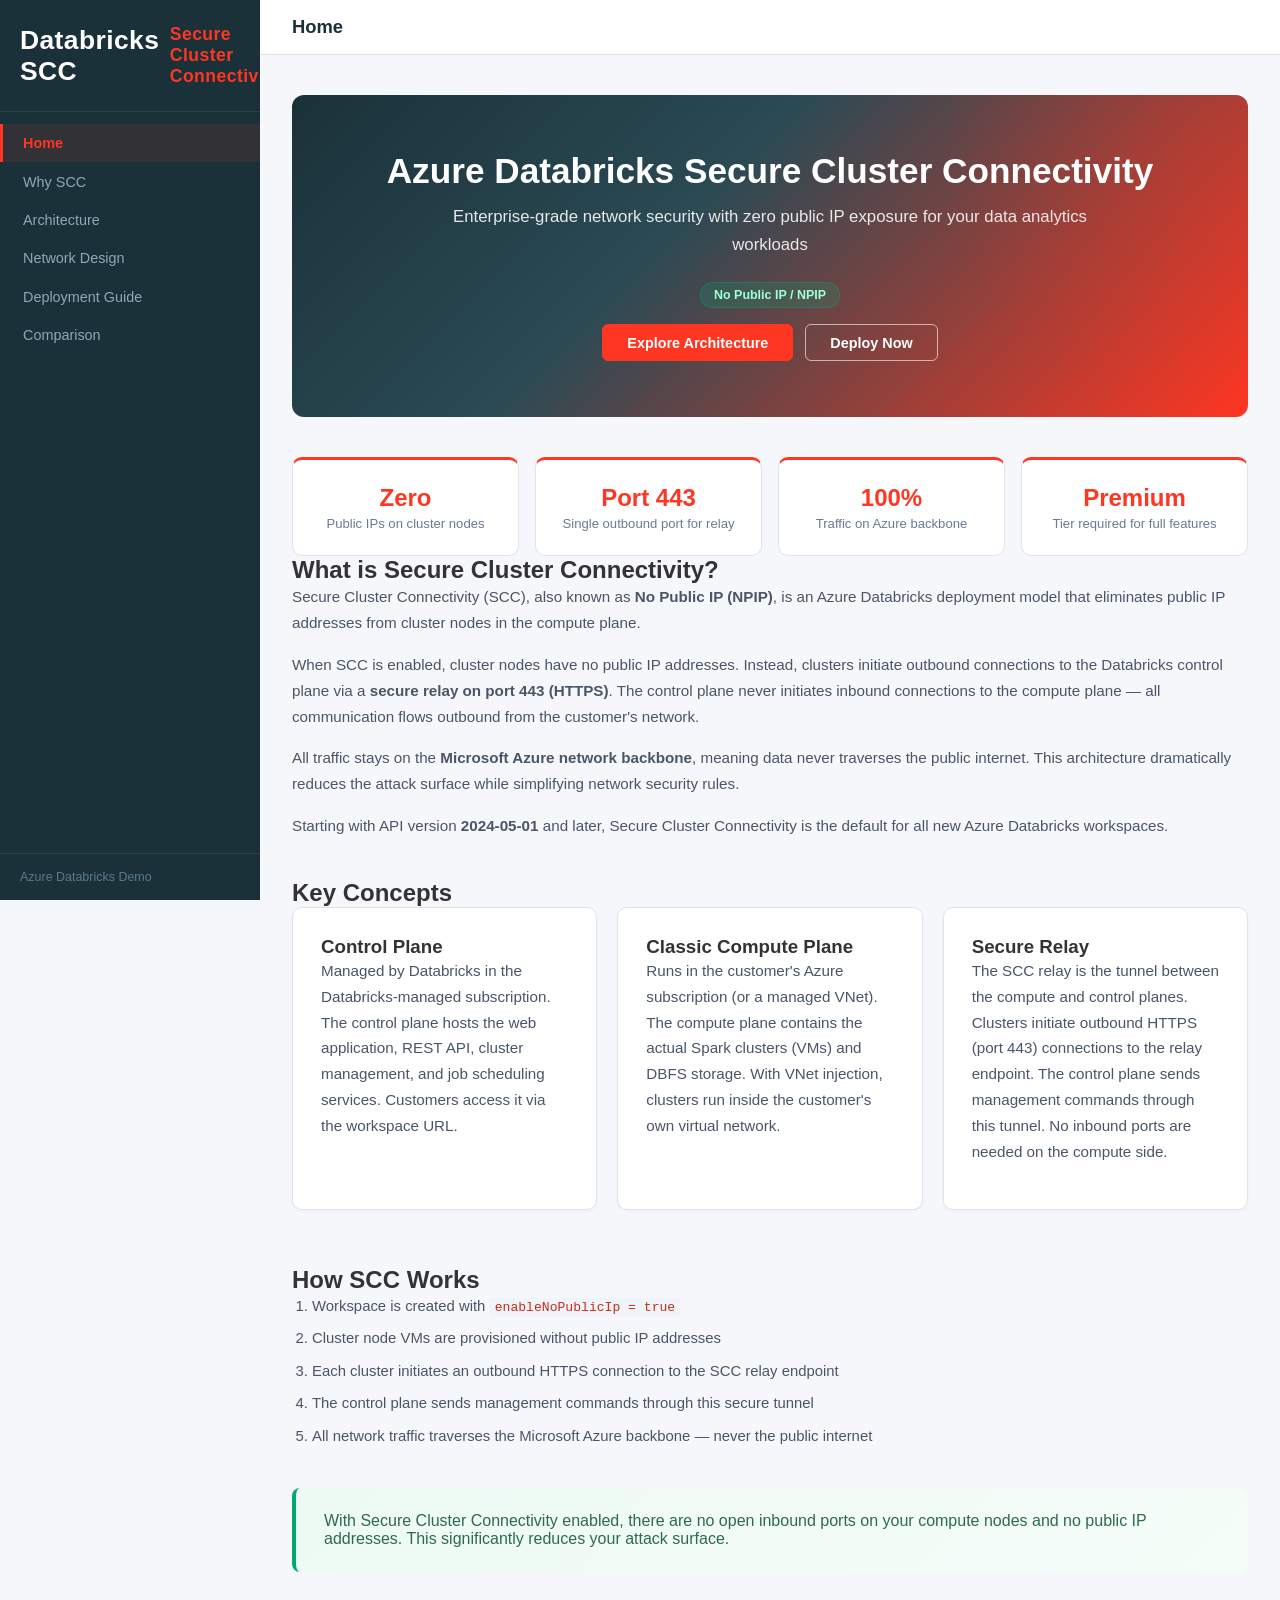
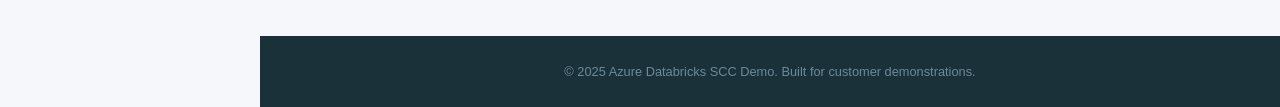
==== commit a74ea190: "Fix CSS class mismatches and formatting issues - Fix sidebar nav selectors: .sidebar-nav li a → .sid" ====
--- a/website/index.html
+++ b/website/index.html
@@ -37,11 +37,11 @@
         <main class="content">
 
             <!-- Hero Section -->
-            <section class="hero">
+            <section class="hero-section">
                 <div class="hero-content">
-                    <h1>Azure Databricks Secure Cluster Connectivity</h1>
-                    <p class="tagline">Enterprise-grade network security with zero public IP exposure for your data analytics workloads</p>
-                    <span class="badge">No Public IP / NPIP</span>
+                    <h1 class="hero-heading">Azure Databricks Secure Cluster Connectivity</h1>
+                    <p class="hero-tagline">Enterprise-grade network security with zero public IP exposure for your data analytics workloads</p>
+                    <span class="hero-badge">No Public IP / NPIP</span>
                     <div class="hero-actions">
                         <a href="architecture.html" class="btn btn-primary">Explore Architecture</a>
                         <a href="deployment-guide.html" class="btn btn-secondary">Deploy Now</a>
@@ -70,7 +70,7 @@
             </section>
 
             <!-- What is Secure Cluster Connectivity -->
-            <section class="section">
+            <section class="content-section">
                 <h2>What is Secure Cluster Connectivity?</h2>
                 <p>
                     Secure Cluster Connectivity (SCC), also known as <strong>No Public IP (NPIP)</strong>,
@@ -96,7 +96,7 @@
             </section>
 
             <!-- Key Concepts -->
-            <section class="section">
+            <section class="content-section">
                 <h2>Key Concepts</h2>
                 <div class="card-grid">
                     <div class="card">
@@ -128,7 +128,7 @@
             </section>
 
             <!-- How SCC Works -->
-            <section class="section">
+            <section class="content-section">
                 <h2>How SCC Works</h2>
                 <ol class="steps-list">
                     <li>Workspace is created with <code>enableNoPublicIp = true</code></li>
@@ -140,7 +140,7 @@
             </section>
 
             <!-- Highlight Box -->
-            <div class="highlight-box highlight-green">
+            <div class="highlight-box-green">
                 <p>
                     With Secure Cluster Connectivity enabled, there are no open inbound ports on your
                     compute nodes and no public IP addresses. This significantly reduces your attack surface.
--- a/website/css/layout.css
+++ b/website/css/layout.css
@@ -76,7 +76,7 @@
 
 /* Nav links */
 .sidebar-nav { list-style: none; padding: .75rem 0; flex: 1; }
-.sidebar-nav li a {
+.sidebar-nav a {
     display: flex;
     align-items: center;
     gap: .65rem;
@@ -87,25 +87,25 @@
     text-decoration: none;
     border-left: 3px solid transparent;
 }
-.sidebar-nav li a:hover {
+.sidebar-nav a:hover {
     background: rgba(255,255,255,.06);
     color: #fff;
     text-decoration: none;
 }
-.sidebar-nav li a.active {
+.sidebar-nav a.active {
     background: rgba(255,54,33,.1);
     color: #FF3621;
     font-weight: 600;
     border-left-color: #FF3621;
 }
-.sidebar-nav li a .nav-icon {
+.sidebar-nav a .nav-icon {
     width: 20px;
     height: 20px;
     flex-shrink: 0;
     opacity: .7;
 }
-.sidebar-nav li a:hover .nav-icon,
-.sidebar-nav li a.active .nav-icon { opacity: 1; }
+.sidebar-nav a:hover .nav-icon,
+.sidebar-nav a.active .nav-icon { opacity: 1; }
 
 /* Section divider in sidebar */
 .sidebar-section {
@@ -169,6 +169,11 @@
     font-weight: 600;
     color: #1B3139;
     margin-bottom: 0;
+}
+.header-title {
+    font-size: 1.15rem;
+    font-weight: 600;
+    color: #1B3139;
 }
 .header-meta {
     font-size: .8rem;
@@ -733,6 +738,10 @@
     position: relative;
     overflow: hidden;
 }
+.hero-content {
+    position: relative;
+    z-index: 1;
+}
 .hero-section::before {
     content: "";
     position: absolute;
@@ -1034,6 +1043,24 @@
 }
 .checklist-item:hover { background: #f9fafb; }
 .checklist-item input[type="checkbox"] {
+    width: 18px;
+    height: 18px;
+    accent-color: #00A972;
+    flex-shrink: 0;
+}
+.checklist li {
+    display: flex;
+    align-items: center;
+    gap: .75rem;
+    padding: .6rem 1rem;
+    background: #fff;
+    border: 1px solid #e8ecf1;
+    border-radius: 8px;
+    font-size: .93rem;
+    color: #333;
+    list-style: none;
+}
+.checklist li input[type="checkbox"] {
     width: 18px;
     height: 18px;
     accent-color: #00A972;
@@ -1176,6 +1203,41 @@
     text-transform: uppercase;
     letter-spacing: .03em;
 }
+
+/* Recommended card variant */
+.card.recommended {
+    border: 2px solid #00A972;
+    position: relative;
+}
+.card.recommended::after {
+    content: "Recommended for enterprise";
+    position: absolute;
+    top: -10px;
+    left: 1.5rem;
+    background: #00A972;
+    color: #fff;
+    font-size: .7rem;
+    font-weight: 600;
+    padding: .15rem .65rem;
+    border-radius: 10px;
+}
+
+/* Migration path flow */
+.migration-path {
+    display: flex;
+    align-items: center;
+    justify-content: center;
+    gap: .5rem;
+    flex-wrap: wrap;
+    margin: 2rem 0;
+    padding: 1.5rem;
+    background: #fff;
+    border: 1px solid #e0e4ea;
+    border-radius: 10px;
+}
+.migration-path .tag { font-size: .85rem; padding: .4rem 1rem; }
+.migration-path .arrow { color: #FF3621; font-weight: 700; font-size: 1.2rem; }
+
 .comparison-col h3 {
     font-size: 1.05rem;
     font-weight: 600;
